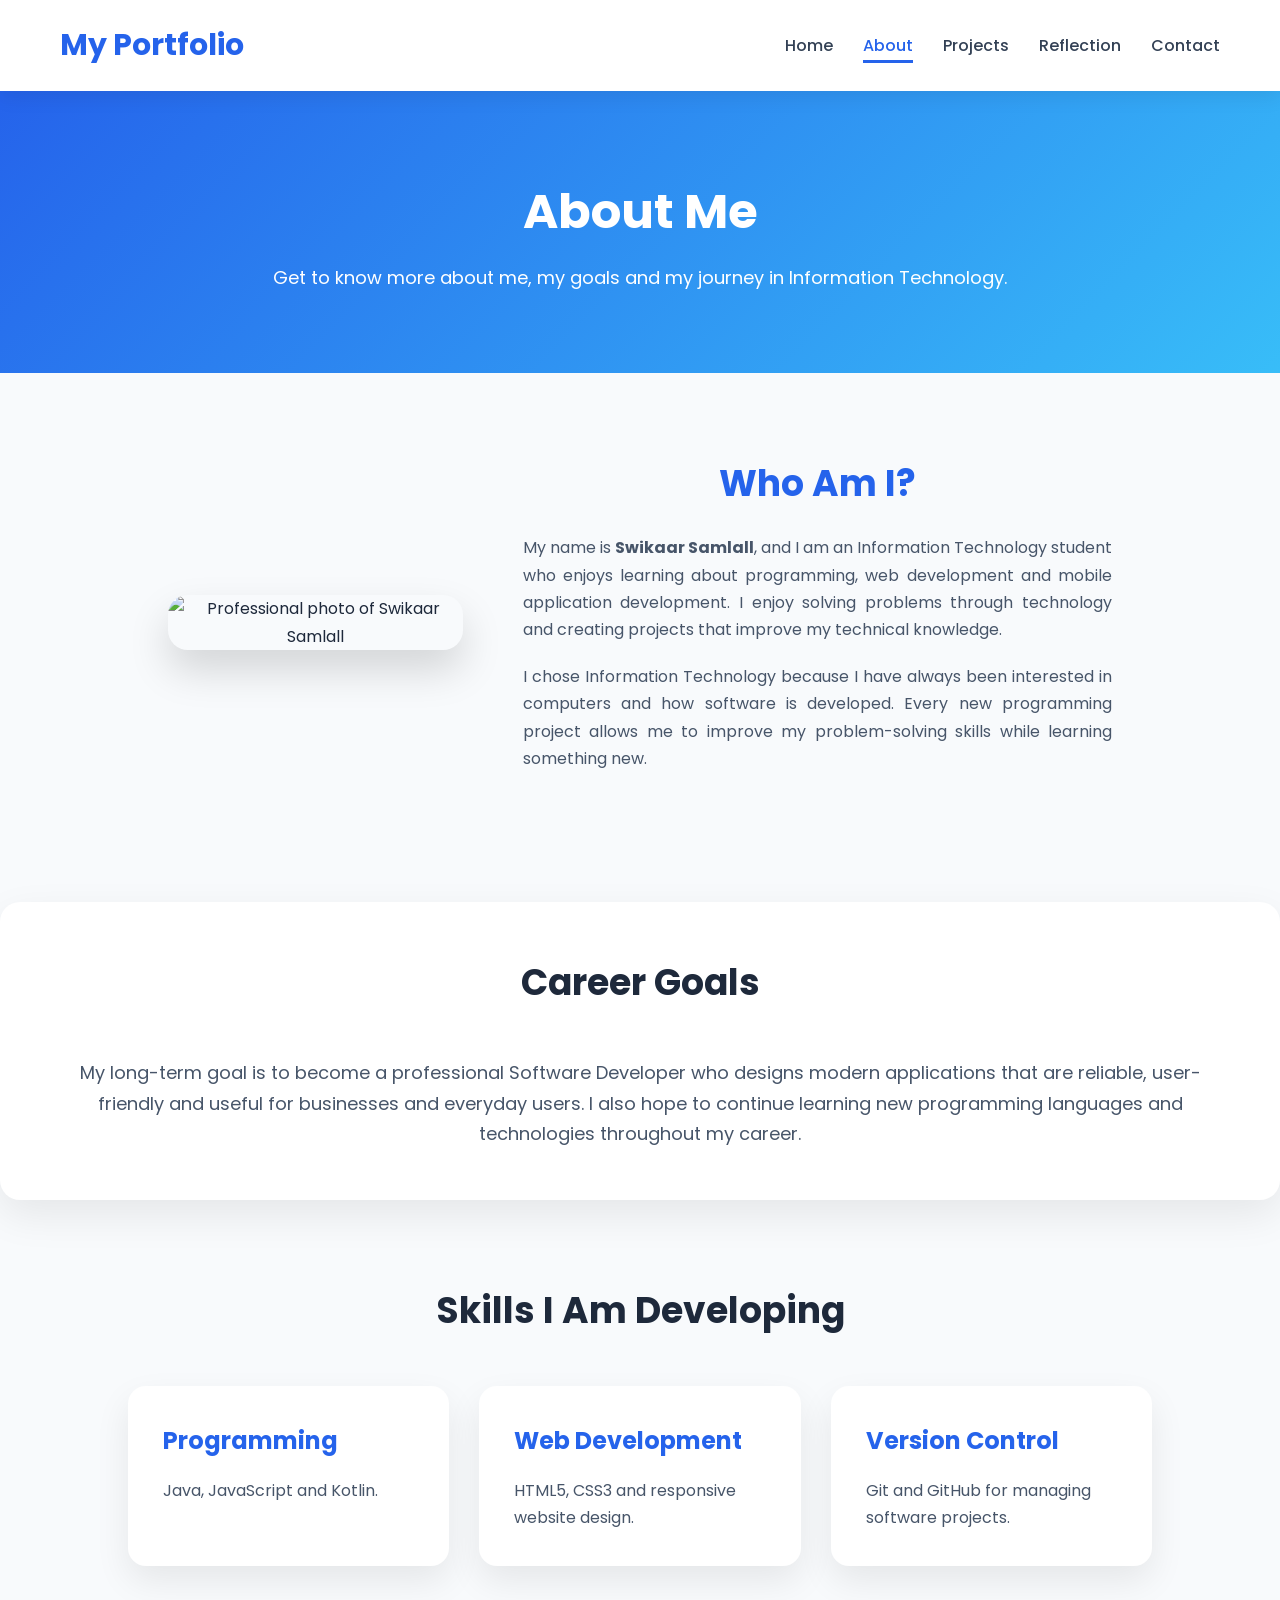
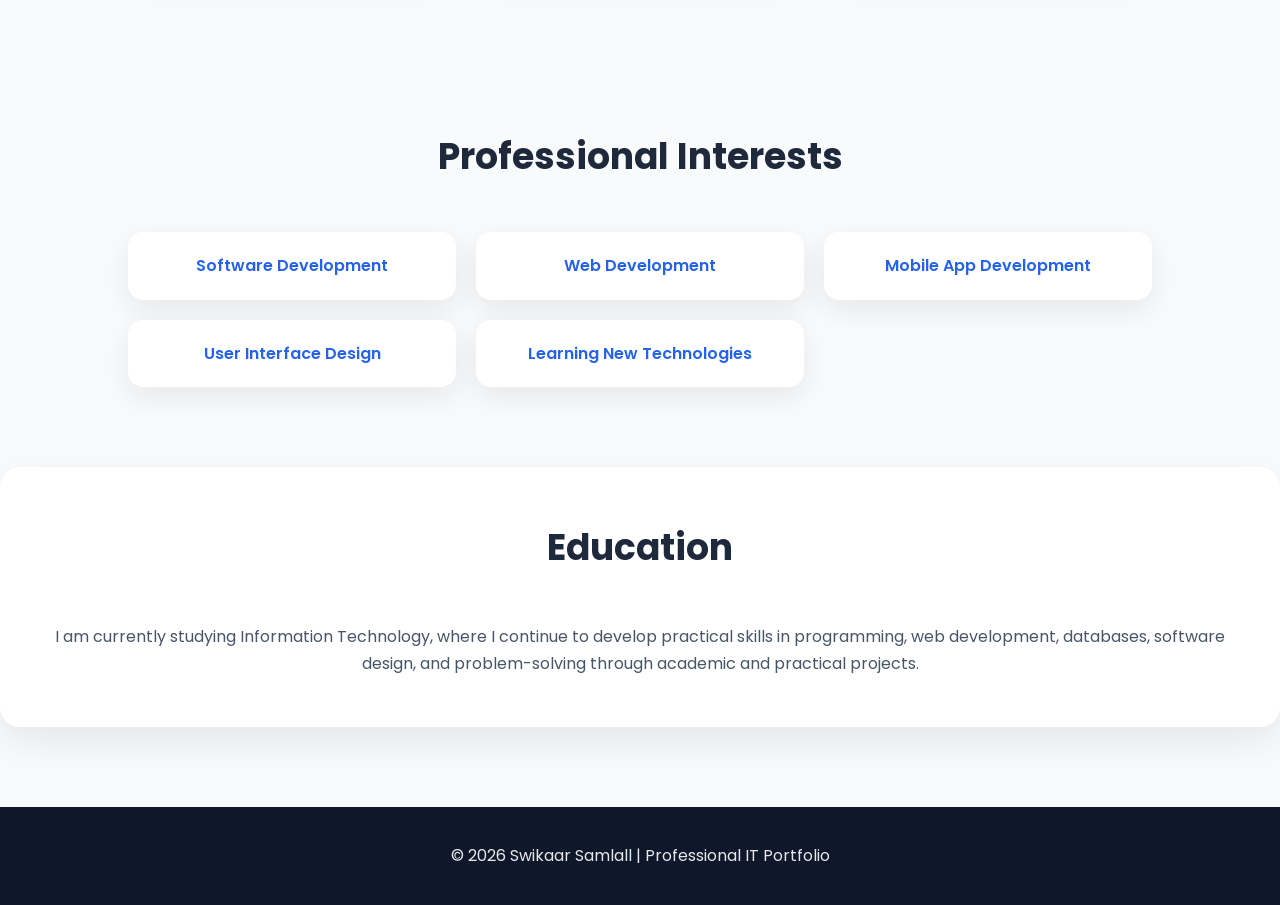
==== about.html @ b85e53d7 "initial commit" ====
<!DOCTYPE html>
<html lang="en">

<head>
    <meta charset="UTF-8">
    <meta name="viewport" content="width=device-width, initial-scale=1.0">

    <title>About Me | Swikaar Samlall</title>

    <meta name="description"
        content="Learn more about Swikaar Samlall, an Information Technology student and aspiring software developer.">

    <link rel="stylesheet" href="css/style.css">
</head>

<body>

    <!-- Navigation -->
    <header>

        <nav>

            <h2 class="logo">My Portfolio</h2>

            <ul>

                <li><a href="index.html">Home</a></li>

                <li><a href="about.html" class="active">About</a></li>

                <li><a href="projects.html">Projects</a></li>

                <li><a href="reflection.html">Reflection</a></li>

                <li><a href="contact.html">Contact</a></li>

            </ul>

        </nav>

    </header>

    <!-- About Section -->

    <section class="page-header">

        <h1>About Me</h1>

        <p>Get to know more about me, my goals and my journey in Information Technology.</p>

    </section>

    <section class="about-container">

        <div class="about-image">

            <img src="images/profile.jpg"
                alt="Professional photo of Swikaar Samlall">

        </div>

        <div class="about-text">

            <h2>Who Am I?</h2>

            <p>

                My name is <strong>Swikaar Samlall</strong>, and I am an Information Technology
                student who enjoys learning about programming, web development and mobile
                application development. I enjoy solving problems through technology and
                creating projects that improve my technical knowledge.

            </p>

            <p>

                I chose Information Technology because I have always been interested in
                computers and how software is developed. Every new programming project
                allows me to improve my problem-solving skills while learning something
                new.

            </p>

        </div>

    </section>

    <!-- Career Goals -->

    <section class="career-goals">

        <h2>Career Goals</h2>

        <p>

            My long-term goal is to become a professional Software Developer who designs
            modern applications that are reliable, user-friendly and useful for businesses
            and everyday users. I also hope to continue learning new programming languages
            and technologies throughout my career.

        </p>

    </section>

    <!-- Current Skills -->

    <section class="skills-section">

        <h2>Skills I Am Developing</h2>

        <div class="cards">

            <div class="card">

                <h3>Programming</h3>

                <p>
                    Java, JavaScript and Kotlin.
                </p>

            </div>

            <div class="card">

                <h3>Web Development</h3>

                <p>
                    HTML5, CSS3 and responsive website design.
                </p>

            </div>

            <div class="card">

                <h3>Version Control</h3>

                <p>
                    Git and GitHub for managing software projects.
                </p>

            </div>

        </div>

    </section>

    <!-- Interests -->

    <section class="interests">

        <h2>Professional Interests</h2>

        <ul>

            <li>Software Development</li>

            <li>Web Development</li>

            <li>Mobile App Development</li>

            <li>User Interface Design</li>

            <li>Learning New Technologies</li>

        </ul>

    </section>

    <!-- Education -->

    <section class="education">

        <h2>Education</h2>

        <p>

            I am currently studying Information Technology, where I continue to develop
            practical skills in programming, web development, databases, software design,
            and problem-solving through academic and practical projects.

        </p>

    </section>

    <!-- Footer -->

    <footer>

        <p>

            © 2026 Swikaar Samlall | Professional IT Portfolio

        </p>

    </footer>

    <script src="js/script.js"></script>

</body>

</html>
---- css/style.css ----
/* ============================================
   PROFESSIONAL PORTFOLIO
   Author: Swikaar Samlall
============================================= */

/* Google Font */
@import url('https://fonts.googleapis.com/css2?family=Poppins:wght@300;400;500;600;700;800&display=swap');

/* Reset */

*{
    margin:0;
    padding:0;
    box-sizing:border-box;
}

html{
    scroll-behavior:smooth;
}

body{

    font-family:'Poppins',sans-serif;

    background:#f8fafc;

    color:#1e293b;

    line-height:1.7;

}

/* =============================
        Navigation
============================= */

header{

    position:sticky;

    top:0;

    z-index:1000;

    background:white;

    box-shadow:0 5px 20px rgba(0,0,0,.08);

}

nav{

    max-width:1200px;

    margin:auto;

    display:flex;

    justify-content:space-between;

    align-items:center;

    padding:20px;

}

.logo{

    font-size:30px;

    font-weight:700;

    color:#2563eb;

}

nav ul{

    display:flex;

    list-style:none;

}

nav ul li{

    margin-left:30px;

}

nav ul li a{

    text-decoration:none;

    color:#334155;

    font-weight:500;

    transition:.3s;

    position:relative;

}

nav ul li a:hover{

    color:#2563eb;

}

nav ul li a::after{

    content:'';

    width:0;

    height:3px;

    background:#2563eb;

    position:absolute;

    left:0;

    bottom:-6px;

    transition:.3s;

}

nav ul li a:hover::after{

    width:100%;

}

.active{

    color:#2563eb;

}

.active::after{

    width:100%;

}

/* =============================
        HERO
============================= */

.hero{

    min-height:90vh;

    display:flex;

    justify-content:space-between;

    align-items:center;

    max-width:1200px;

    margin:auto;

    padding:70px 20px;

}

.hero-text{

    flex:1;

}

.hero-text h1{

    font-size:60px;

    font-weight:800;

    color:#1e293b;

    margin-bottom:20px;

}

.hero-text span{

    color:#2563eb;

}

.hero-text p{

    font-size:18px;

    color:#475569;

    margin-bottom:35px;

}

.hero-image{

    flex:1;

    text-align:center;

}

.hero-image img{

    width:380px;

    height:380px;

    object-fit:cover;

    border-radius:50%;

    border:10px solid white;

    box-shadow:0 20px 50px rgba(37,99,235,.25);

}

/* =============================
        Buttons
============================= */

.button{

    display:inline-block;

    padding:15px 35px;

    border-radius:50px;

    text-decoration:none;

    background:#2563eb;

    color:white;

    font-weight:600;

    transition:.3s;

}

.button:hover{

    background:#1d4ed8;

    transform:translateY(-4px);

    box-shadow:0 12px 25px rgba(37,99,235,.35);

}

/* =============================
      Page Headers
============================= */

.page-header{

    background:linear-gradient(135deg,#2563eb,#38bdf8);

    color:white;

    text-align:center;

    padding:80px 20px;

}

.page-header h1{

    font-size:48px;

    margin-bottom:10px;

}

.page-header p{

    font-size:18px;

}

/* =============================
        Sections
============================= */

section{

    padding:80px 10%;

}

section h2{

    text-align:center;

    margin-bottom:45px;

    color:#1e293b;

    font-size:36px;

}

/* =============================
       Cards
============================= */

.cards{

    display:grid;

    grid-template-columns:repeat(auto-fit,minmax(280px,1fr));

    gap:30px;

}

.card{

    background:white;

    padding:35px;

    border-radius:18px;

    box-shadow:0 15px 35px rgba(0,0,0,.08);

    transition:.4s;

}

.card:hover{

    transform:translateY(-10px);

    box-shadow:0 25px 50px rgba(0,0,0,.15);

}

.card h3{

    color:#2563eb;

    margin-bottom:15px;

    font-size:24px;

}

.card p{

    color:#475569;

}

/* =============================
       Skills
============================= */

.skills ul{

    display:flex;

    justify-content:center;

    flex-wrap:wrap;

    gap:20px;

    list-style:none;

}

.skills li{

    background:white;

    color:#2563eb;

    padding:15px 25px;

    border-radius:40px;

    font-weight:600;

    box-shadow:0 10px 25px rgba(0,0,0,.08);

    transition:.3s;

}

.skills li:hover{

    background:#2563eb;

    color:white;

    transform:translateY(-5px);

}
/* ============================================
   ABOUT PAGE
============================================= */

.about-container{

    max-width:1200px;

    margin:auto;

    display:grid;

    grid-template-columns:1fr 2fr;

    gap:60px;

    align-items:center;

}

.about-image{

    text-align:center;

}

.about-image img{

    width:100%;

    max-width:340px;

    border-radius:20px;

    box-shadow:0 20px 40px rgba(0,0,0,.15);

    transition:.4s;

}

.about-image img:hover{

    transform:scale(1.03);

}

.about-text h2{

    font-size:36px;

    margin-bottom:20px;

    color:#2563eb;

}

.about-text p{

    margin-bottom:20px;

    color:#475569;

    text-align:justify;

}

/* ============================================
   CAREER GOALS
============================================= */

.career-goals{

    background:white;

    border-radius:20px;

    padding:50px;

    margin-top:30px;

    box-shadow:0 15px 40px rgba(0,0,0,.08);

}

.career-goals p{

    text-align:center;

    color:#475569;

    font-size:18px;

}

/* ============================================
   EDUCATION
============================================= */

.education{

    background:white;

    border-radius:20px;

    padding:50px;

    box-shadow:0 15px 40px rgba(0,0,0,.08);

}

.education p{

    text-align:center;

    color:#475569;

}

/* ============================================
   INTERESTS
============================================= */

.interests ul{

    display:grid;

    grid-template-columns:repeat(auto-fit,minmax(250px,1fr));

    gap:20px;

    list-style:none;

}

.interests li{

    background:white;

    padding:20px;

    text-align:center;

    border-radius:15px;

    font-weight:600;

    color:#2563eb;

    box-shadow:0 10px 30px rgba(0,0,0,.08);

    transition:.3s;

}

.interests li:hover{

    background:#2563eb;

    color:white;

    transform:translateY(-8px);

}

/* ============================================
   PROJECTS
============================================= */

.projects{

    display:grid;

    grid-template-columns:repeat(auto-fit,minmax(340px,1fr));

    gap:35px;

}

.project-card{

    background:white;

    border-radius:20px;

    overflow:hidden;

    box-shadow:0 20px 45px rgba(0,0,0,.08);

    transition:.4s;

}

.project-card:hover{

    transform:translateY(-12px);

    box-shadow:0 25px 55px rgba(0,0,0,.18);

}

.project-card img{

    width:100%;

    height:220px;

    object-fit:cover;

    transition:.4s;

}

.project-card:hover img{

    transform:scale(1.05);

}

.project-card h2{

    font-size:28px;

    padding:25px 25px 10px;

    color:#1e293b;

}

.project-card h3{

    color:#2563eb;

    padding:0 25px;

    margin-top:20px;

}

.project-card p{

    padding:0 25px;

    color:#475569;

}

.project-card ul{

    padding:15px 45px;

    color:#475569;

}

.project-card .button{

    margin:25px;

}

/* ============================================
   REFLECTION
============================================= */

.reflection{

    background:white;

    padding:60px;

    border-radius:20px;

    box-shadow:0 20px 45px rgba(0,0,0,.08);

}

.reflection h2{

    margin-bottom:30px;

}

.reflection p{

    margin-bottom:25px;

    text-align:justify;

    color:#475569;

}

/* ============================================
   SIMPLE FADE ANIMATION
============================================= */

.card,
.project-card,
.about-image img{

    animation:fadeUp .8s ease;

}

@keyframes fadeUp{

    from{

        opacity:0;

        transform:translateY(30px);

    }

    to{

        opacity:1;

        transform:translateY(0);

    }

}

/* ============================================
   CONTACT PAGE
============================================= */

.contact-container{

    max-width:1200px;

    margin:auto;

    display:grid;

    grid-template-columns:1fr 1.5fr;

    gap:40px;

    align-items:start;

}

.contact-info{

    background:white;

    padding:40px;

    border-radius:20px;

    box-shadow:0 15px 35px rgba(0,0,0,.08);

}

.contact-info h2{

    margin-bottom:25px;

    color:#2563eb;

}

.contact-info p{

    margin-bottom:20px;

    color:#475569;

}

.contact-info a{

    color:#2563eb;

    text-decoration:none;

    font-weight:600;

}

.contact-info a:hover{

    text-decoration:underline;

}

.contact-form{

    background:white;

    padding:40px;

    border-radius:20px;

    box-shadow:0 15px 35px rgba(0,0,0,.08);

}

.contact-form h2{

    margin-bottom:25px;

    color:#2563eb;

}

.contact-form label{

    display:block;

    margin-top:18px;

    margin-bottom:8px;

    font-weight:600;

}

.contact-form input,
.contact-form textarea{

    width:100%;

    padding:15px;

    border:1px solid #dbe4ee;

    border-radius:12px;

    outline:none;

    font-size:16px;

    transition:.3s;

    font-family:'Poppins',sans-serif;

}

.contact-form input:focus,
.contact-form textarea:focus{

    border-color:#2563eb;

    box-shadow:0 0 12px rgba(37,99,235,.20);

}

.contact-form textarea{

    resize:vertical;

}

.contact-form button{

    margin-top:25px;

    border:none;

    cursor:pointer;

}

/* ============================================
   FOOTER
============================================= */

footer{

    background:#0f172a;

    color:white;

    text-align:center;

    padding:35px 20px;

    margin-top:80px;

}

footer p{

    opacity:.9;

}

/* ============================================
   RESPONSIVE DESIGN
============================================= */

@media(max-width:992px){

    .hero{

        flex-direction:column-reverse;

        text-align:center;

    }

    .hero-text{

        margin-top:40px;

    }

    .hero-text h1{

        font-size:48px;

    }

    .about-container{

        grid-template-columns:1fr;

        text-align:center;

    }

    .about-text h2{

        text-align:center;

    }

    .contact-container{

        grid-template-columns:1fr;

    }

}

@media(max-width:768px){

    nav{

        flex-direction:column;

    }

    nav ul{

        margin-top:20px;

        flex-wrap:wrap;

        justify-content:center;

        gap:15px;

    }

    nav ul li{

        margin:0;

    }

    .hero{

        padding:50px 20px;

    }

    .hero-text h1{

        font-size:38px;

    }

    .hero-image img{

        width:260px;

        height:260px;

    }

    .page-header h1{

        font-size:36px;

    }

    section{

        padding:60px 25px;

    }

}

@media(max-width:480px){

    .hero-text h1{

        font-size:30px;

    }

    .hero-text p{

        font-size:16px;

    }

    .button{

        display:block;

        width:100%;

        text-align:center;

    }

    .page-header{

        padding:60px 20px;

    }

    .page-header h1{

        font-size:30px;

    }

}

/* ==========================
   COLLAPSIBLE SKILLS
========================== */

.skills-text{

    text-align:center;

    margin-bottom:30px;

    color:#64748b;

}

.skill-box{

    max-width:700px;

    margin:20px auto;

    background:white;

    border-radius:15px;

    overflow:hidden;

    box-shadow:0 8px 20px rgba(0,0,0,.08);

}

.skill-btn{

    width:100%;

    padding:18px;

    background:#2563eb;

    color:white;

    border:none;

    cursor:pointer;

    text-align:center;

    font-size:18px;

    font-weight:600;

    transition:.3s;

}

.skill-btn:hover{

    background:#1d4ed8;

}

.skill-content{

    display:none;

    padding:20px;

    background:#f8fafc;

    animation:fadeUp .4s ease;

}

.skill-content p{

    margin-bottom:10px;

}
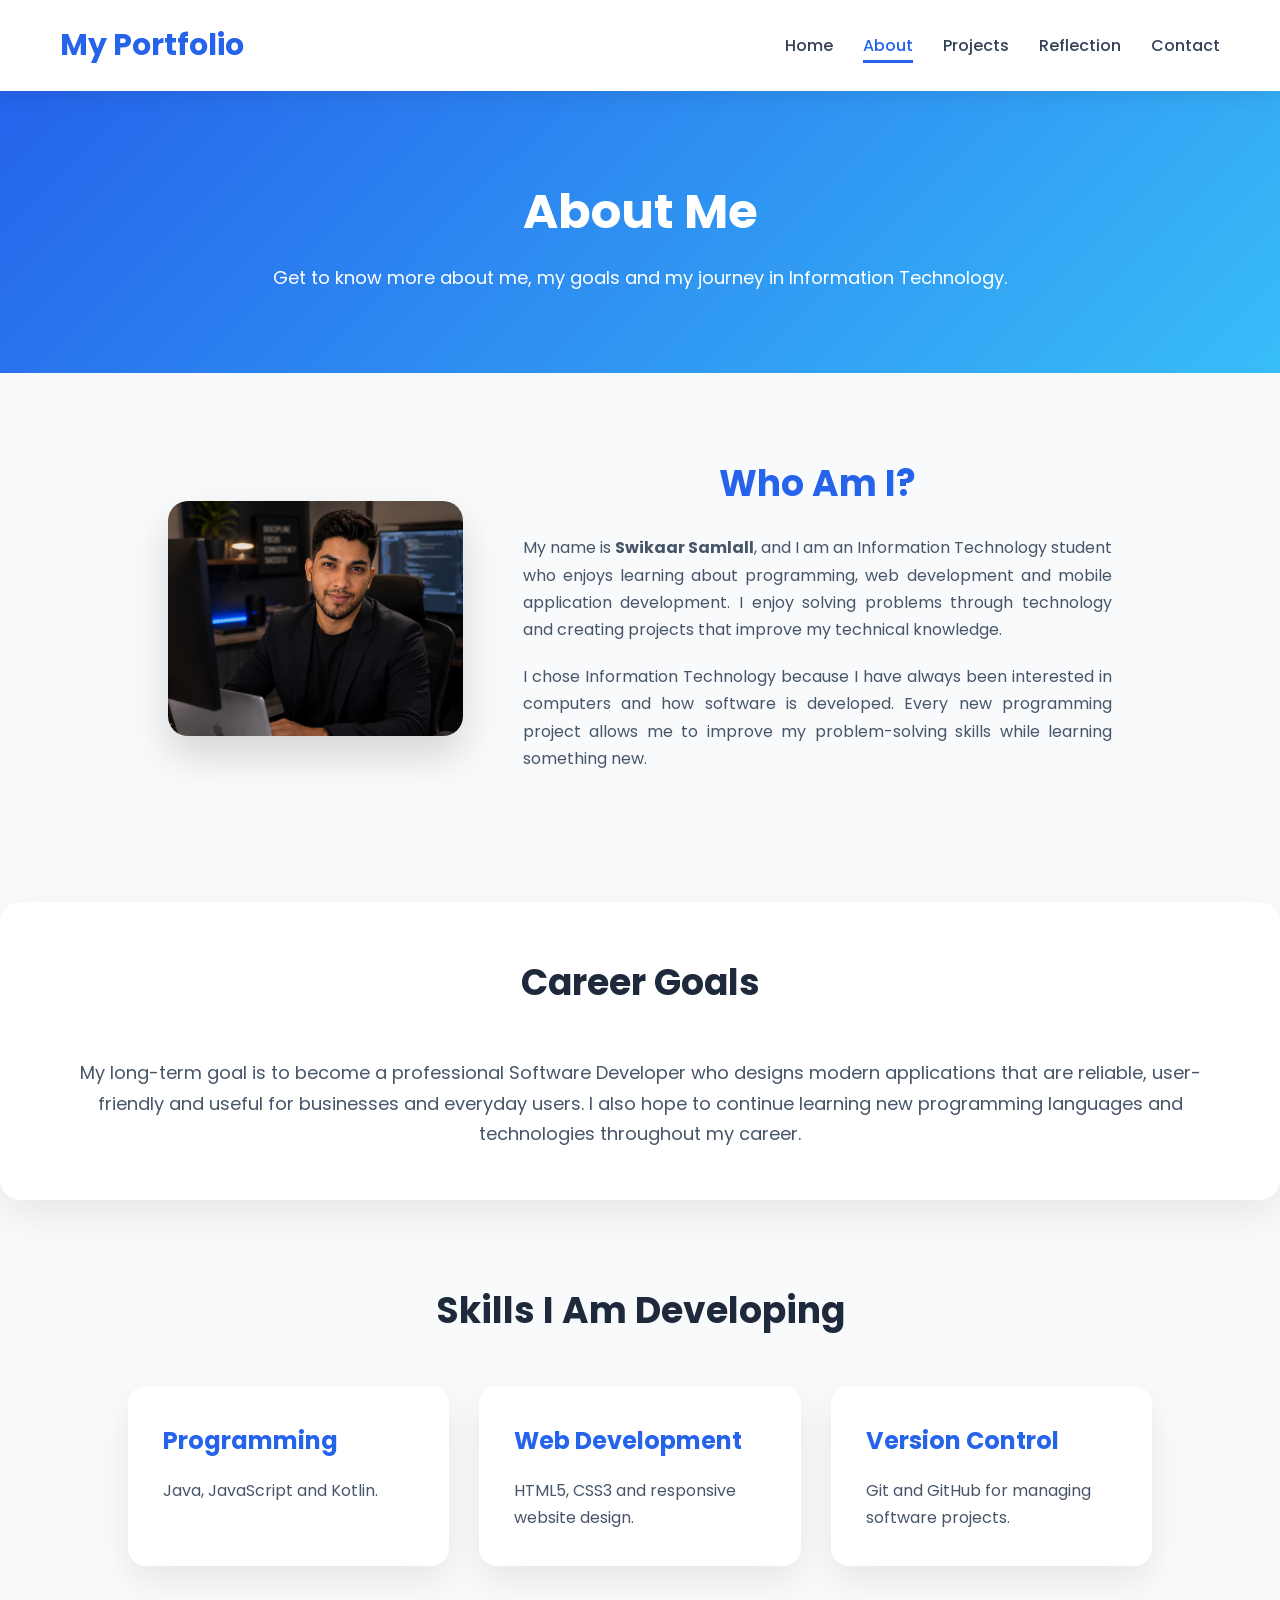
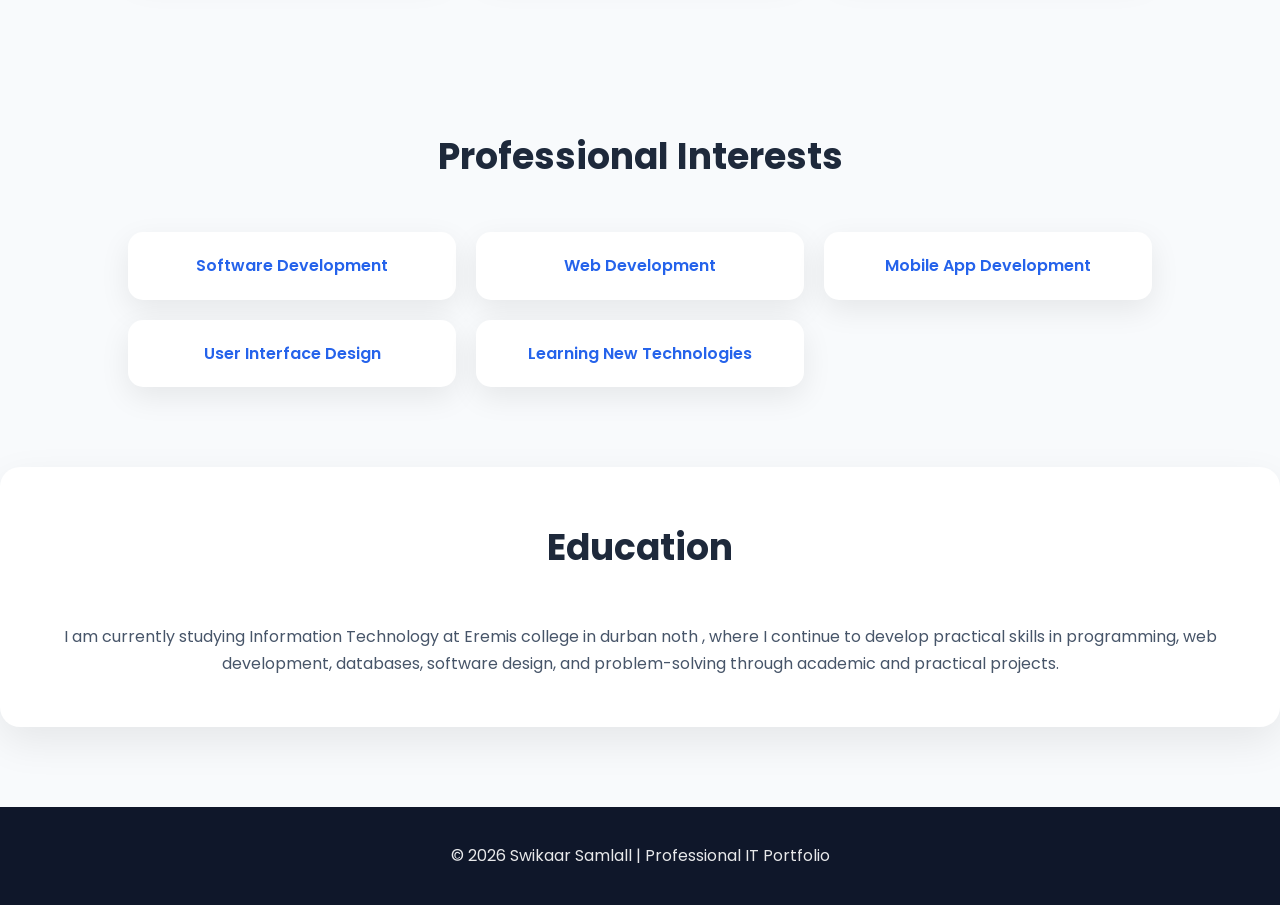
==== commit 1ae548b0: "adde image and updating the code" ====
--- a/about.html
+++ b/about.html
@@ -54,7 +54,7 @@
 
         <div class="about-image">
 
-            <img src="images/profile.jpg"
+            <img src="_image/about.png"
                 alt="Professional photo of Swikaar Samlall">
 
         </div>
@@ -174,7 +174,7 @@
 
         <p>
 
-            I am currently studying Information Technology, where I continue to develop
+            I am currently studying Information Technology at Eremis college in durban noth , where I continue to develop
             practical skills in programming, web development, databases, software design,
             and problem-solving through academic and practical projects.
 
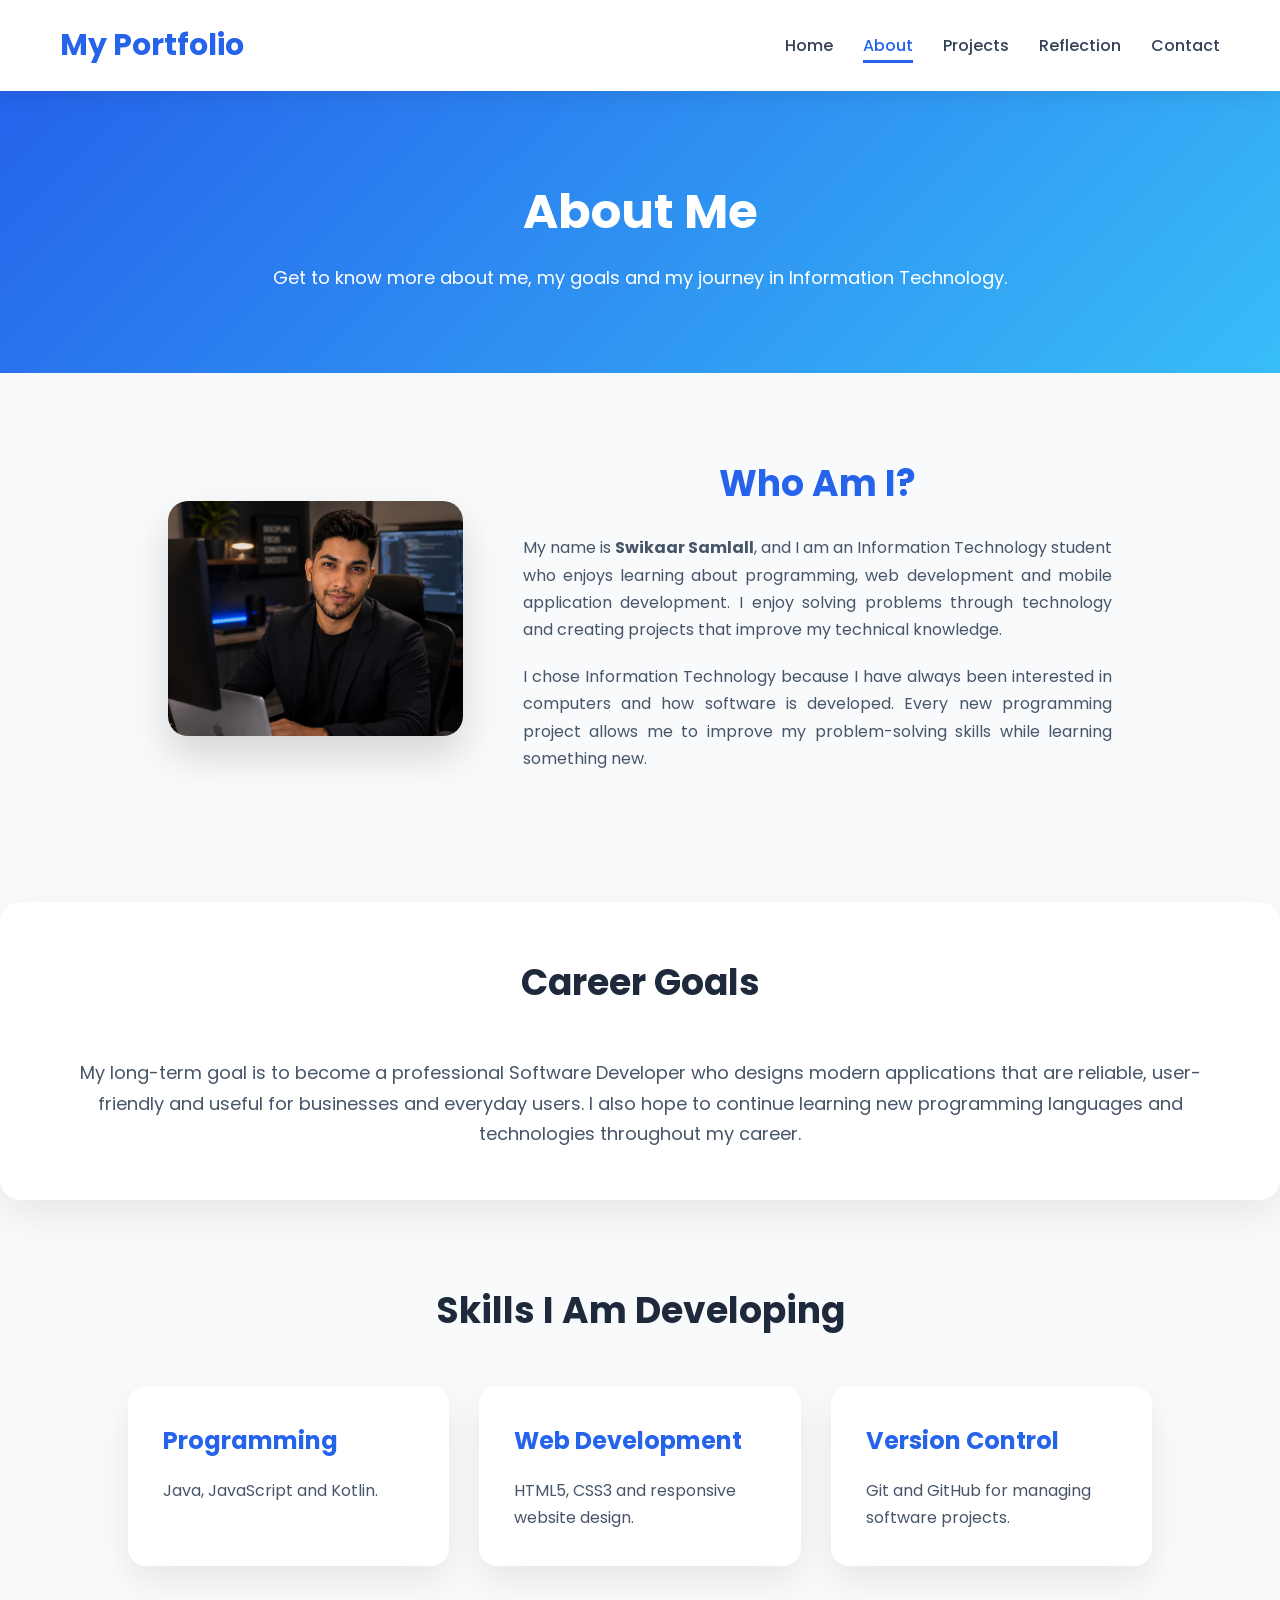
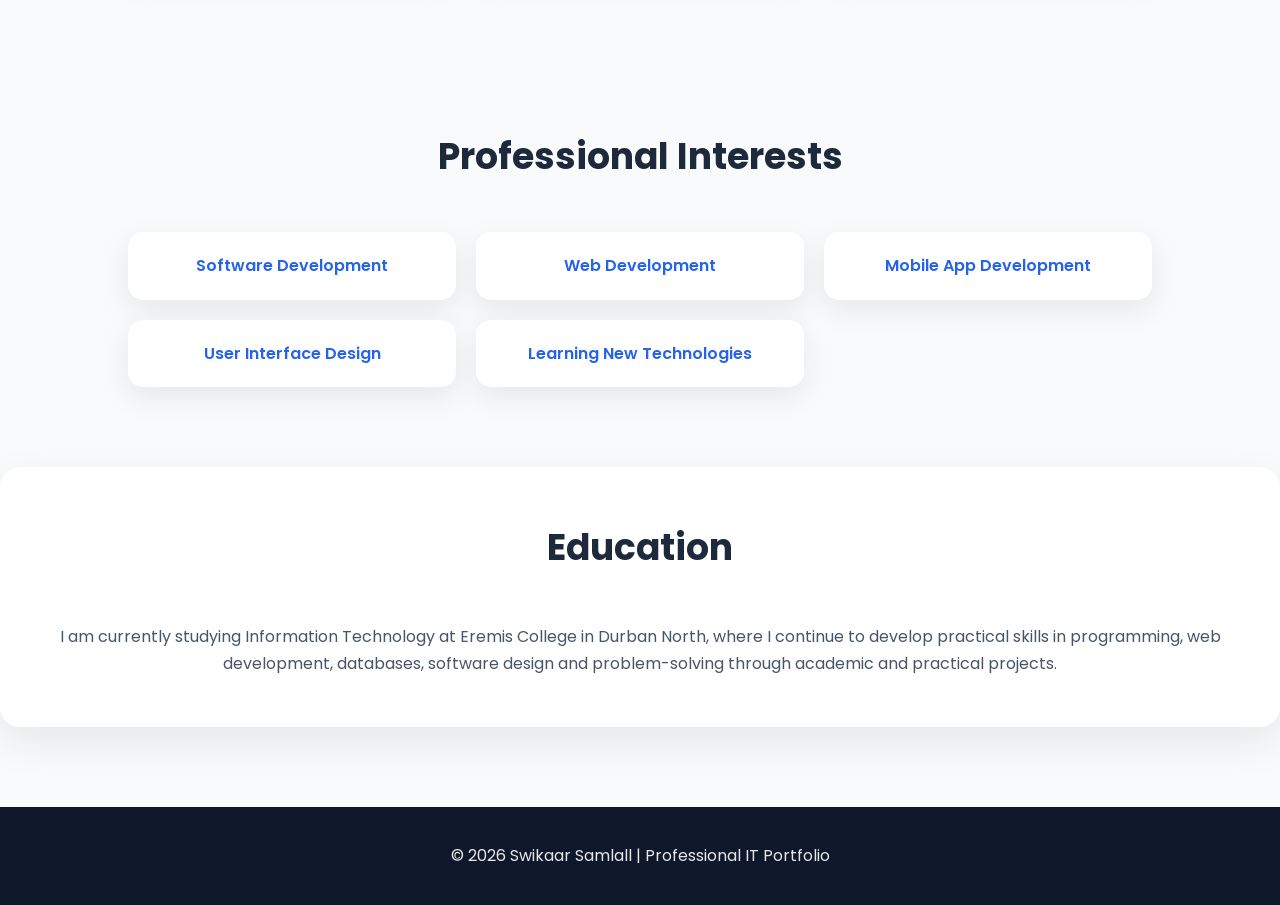
==== commit de2069cd: "code attributes and comments to the whole code" ====
--- a/about.html
+++ b/about.html
@@ -1,37 +1,74 @@
+<!-- Code Attribution: -->
+<!-- Title: HTML Document Structure -->
+<!-- Author: W3Schools -->
+<!-- Date: 13 September 2026 -->
+<!-- Version: 1 -->
+<!-- Availability: https://www.w3schools.com/html/html_intro.asp -->
+
 <!DOCTYPE html>
 <html lang="en">
 
 <head>
+
+    <!-- setting utf-8 character encoding -->
     <meta charset="UTF-8">
+
+    <!-- device viewport scale configuration -->
     <meta name="viewport" content="width=device-width, initial-scale=1.0">
 
+    <!-- webpage title tag -->
     <title>About Me | Swikaar Samlall</title>
 
+    <!-- search engine content description -->
     <meta name="description"
         content="Learn more about Swikaar Samlall, an Information Technology student and aspiring software developer.">
 
+    <!-- Code Attribution: -->
+    <!-- Title: HTML External Stylesheets -->
+    <!-- Author: W3Schools -->
+    <!-- Date: 13 September 2026 -->
+    <!-- Version: 1 -->
+    <!-- Availability: https://www.w3schools.com/html/html_css.asp -->
+
+    <!-- stylesheet import link -->
     <link rel="stylesheet" href="css/style.css">
+
 </head>
 
 <body>
 
-    <!-- Navigation -->
+    <!-- Code Attribution: -->
+    <!-- Title: HTML Navigation Bar -->
+    <!-- Author: W3Schools -->
+    <!-- Date: 13 September 2026 -->
+    <!-- Version: 1 -->
+    <!-- Availability: https://www.w3schools.com/howto/howto_css_topnav.asp -->
+
+    <!-- navigation container header -->
     <header>
 
+        <!-- main navbar block -->
         <nav>
 
+            <!-- logo header -->
             <h2 class="logo">My Portfolio</h2>
 
+            <!-- links to pages -->
             <ul>
 
+                <!-- link home -->
                 <li><a href="index.html">Home</a></li>
 
+                <!-- active link about -->
                 <li><a href="about.html" class="active">About</a></li>
 
+                <!-- link projects -->
                 <li><a href="projects.html">Projects</a></li>
 
+                <!-- link reflection -->
                 <li><a href="reflection.html">Reflection</a></li>
 
+                <!-- link contact -->
                 <li><a href="contact.html">Contact</a></li>
 
             </ul>
@@ -40,29 +77,43 @@
 
     </header>
 
-    <!-- About Section -->
-
+    <!-- about header title banner -->
     <section class="page-header">
 
+        <!-- main about page header -->
         <h1>About Me</h1>
 
+        <!-- intro tagline -->
         <p>Get to know more about me, my goals and my journey in Information Technology.</p>
 
     </section>
 
+    <!-- Code Attribution: -->
+    <!-- Title: How To Create an About Page / Layout -->
+    <!-- Author: W3Schools -->
+    <!-- Date: 13 September 2026 -->
+    <!-- Version: 1 -->
+    <!-- Availability: https://www.w3schools.com/howto/howto_css_about_page.asp -->
+
+    <!-- container for image and intro text block -->
     <section class="about-container">
 
+        <!-- photo container -->
         <div class="about-image">
 
+            <!-- display headshot photograph -->
             <img src="_image/about.png"
                 alt="Professional photo of Swikaar Samlall">
 
         </div>
 
+        <!-- biography text box -->
         <div class="about-text">
 
+            <!-- section header text -->
             <h2>Who Am I?</h2>
 
+            <!-- introductory bio details -->
             <p>
 
                 My name is <strong>Swikaar Samlall</strong>, and I am an Information Technology
@@ -72,6 +123,7 @@
 
             </p>
 
+            <!-- paragraph explaining motivation for studying IT -->
             <p>
 
                 I chose Information Technology because I have always been interested in
@@ -85,12 +137,13 @@
 
     </section>
 
-    <!-- Career Goals -->
-
+    <!-- long-term objective goals section -->
     <section class="career-goals">
 
+        <!-- section header -->
         <h2>Career Goals</h2>
 
+        <!-- goal description paragraph -->
         <p>
 
             My long-term goal is to become a professional Software Developer who designs
@@ -102,38 +155,55 @@
 
     </section>
 
-    <!-- Current Skills -->
-
+    <!-- Code Attribution: -->
+    <!-- Title: How To Create a Card Layout -->
+    <!-- Author: W3Schools -->
+    <!-- Date: 13 September 2026 -->
+    <!-- Version: 1 -->
+    <!-- Availability: https://www.w3schools.com/howto/howto_css_cards.asp -->
+
+    <!-- summary of ongoing skill development -->
     <section class="skills-section">
 
+        <!-- main header tag -->
         <h2>Skills I Am Developing</h2>
 
+        <!-- three card grid -->
         <div class="cards">
 
+            <!-- programming languages card -->
             <div class="card">
 
+                <!-- heading title -->
                 <h3>Programming</h3>
 
+                <!-- language list text -->
                 <p>
                     Java, JavaScript and Kotlin.
                 </p>
 
             </div>
 
+            <!-- web technology card -->
             <div class="card">
 
+                <!-- heading title -->
                 <h3>Web Development</h3>
 
+                <!-- web stack list text -->
                 <p>
                     HTML5, CSS3 and responsive website design.
                 </p>
 
             </div>
 
+            <!-- git versioning card -->
             <div class="card">
 
+                <!-- heading title -->
                 <h3>Version Control</h3>
 
+                <!-- tool list text -->
                 <p>
                     Git and GitHub for managing software projects.
                 </p>
@@ -144,48 +214,68 @@
 
     </section>
 
-    <!-- Interests -->
-
+    <!-- Code Attribution: -->
+    <!-- Title: HTML Unordered Lists -->
+    <!-- Author: W3Schools -->
+    <!-- Date: 13 September 2026 -->
+    <!-- Version: 1 -->
+    <!-- Availability: https://www.w3schools.com/html/html_lists_unordered.asp -->
+
+    <!-- area showing professional interests -->
     <section class="interests">
 
+        <!-- header section -->
         <h2>Professional Interests</h2>
 
+        <!-- list of main interest areas -->
         <ul>
 
+            <!-- interest 1 -->
             <li>Software Development</li>
 
+            <!-- interest 2 -->
             <li>Web Development</li>
 
+            <!-- interest 3 -->
             <li>Mobile App Development</li>
 
+            <!-- interest 4 -->
             <li>User Interface Design</li>
 
+            <!-- interest 5 -->
             <li>Learning New Technologies</li>
 
         </ul>
 
     </section>
 
-    <!-- Education -->
-
+    <!-- academic history section -->
     <section class="education">
 
+        <!-- section header -->
         <h2>Education</h2>
 
+        <!-- campus study details -->
         <p>
 
-            I am currently studying Information Technology at Eremis college in durban noth , where I continue to develop
-            practical skills in programming, web development, databases, software design,
-            and problem-solving through academic and practical projects.
-
+         I am currently studying Information Technology at Eremis College in Durban North, 
+         where I continue to develop practical skills in programming, web development, databases, software design
+         and problem-solving through academic and practical projects.
         </p>
 
     </section>
 
-    <!-- Footer -->
-
+    <!-- Code Attribution: -->
+    <!-- Title: HTML Semantic Elements -->
+    <!-- Author: W3Schools -->
+    <!-- Date: 13 September 2026 -->
+    <!-- Version: 1 -->
+    <!-- Availability: https://www.w3schools.com/html/html5_semantic_elements.asp -->
+
+    <!-- site footer block -->
     <footer>
 
+        <!-- copyright message -->
         <p>
 
             © 2026 Swikaar Samlall | Professional IT Portfolio
@@ -194,6 +284,7 @@
 
     </footer>
 
+    <!-- link script JS file -->
     <script src="js/script.js"></script>
 
 </body>
--- a/css/style.css
+++ b/css/style.css
@@ -1,23 +1,33 @@
-/* ============================================
-   PROFESSIONAL PORTFOLIO
-   Author: Swikaar Samlall
-============================================= */
-
-/* Google Font */
+/* Code Attribution: */
+/* Title: CSS Fonts */
+/* Author: W3Schools */
+/* Date: 13 September 2026 */
+/* Version: 1 */
+/* Availability: https://www.w3schools.com/css/css_font.asp */
+
+/* importing google poppins font */
 @import url('https://fonts.googleapis.com/css2?family=Poppins:wght@300;400;500;600;700;800&display=swap');
 
-/* Reset */
-
+/* Code Attribution: */
+/* Title: CSS Reset & Box Sizing */
+/* Author: W3Schools */
+/* Date: 13 September 2026 */
+/* Version: 1 */
+/* Availability: https://www.w3schools.com/css/css_box_sizing.asp */
+
+/* zero out margins and paddings globally */
 *{
     margin:0;
     padding:0;
     box-sizing:border-box;
 }
 
+/* smooth scrolling for anchor links */
 html{
     scroll-behavior:smooth;
 }
 
+/* base body font, background color and typography settings */
 body{
 
     font-family:'Poppins',sans-serif;
@@ -30,10 +40,14 @@
 
 }
 
-/* =============================
-        Navigation
-============================= */
-
+/* Code Attribution: */
+/* Title: How To Create a Sticky Header / Navigation Bar */
+/* Author: W3Schools */
+/* Date: 13 September 2026 */
+/* Version: 1 */
+/* Availability: https://www.w3schools.com/howto/howto_js_navbar_sticky.asp */
+
+/* header wrapper pinned to top */
 header{
 
     position:sticky;
@@ -48,6 +62,7 @@
 
 }
 
+/* main navigation container layout */
 nav{
 
     max-width:1200px;
@@ -64,6 +79,7 @@
 
 }
 
+/* logo title styling */
 .logo{
 
     font-size:30px;
@@ -74,6 +90,7 @@
 
 }
 
+/* horizontal menu list */
 nav ul{
 
     display:flex;
@@ -82,12 +99,14 @@
 
 }
 
+/* spacing between navigation links */
 nav ul li{
 
     margin-left:30px;
 
 }
 
+/* navigation link text styling */
 nav ul li a{
 
     text-decoration:none;
@@ -102,12 +121,14 @@
 
 }
 
+/* navigation link hover color */
 nav ul li a:hover{
 
     color:#2563eb;
 
 }
 
+/* underline hover effect initial state */
 nav ul li a::after{
 
     content:'';
@@ -128,28 +149,35 @@
 
 }
 
+/* expand underline on link hover */
 nav ul li a:hover::after{
 
     width:100%;
 
 }
 
+/* active link state highlight */
 .active{
 
     color:#2563eb;
 
 }
 
+/* keep underline full on active link */
 .active::after{
 
     width:100%;
 
 }
 
-/* =============================
-        HERO
-============================= */
-
+/* Code Attribution: */
+/* Title: How To Create a Hero Image / Section */
+/* Author: W3Schools */
+/* Date: 13 September 2026 */
+/* Version: 1 */
+/* Availability: https://www.w3schools.com/howto/howto_css_hero_image.asp */
+
+/* hero banner layout container */
 .hero{
 
     min-height:90vh;
@@ -168,12 +196,14 @@
 
 }
 
+/* left column text wrapper */
 .hero-text{
 
     flex:1;
 
 }
 
+/* hero title sizing */
 .hero-text h1{
 
     font-size:60px;
@@ -186,12 +216,14 @@
 
 }
 
+/* brand color text accent */
 .hero-text span{
 
     color:#2563eb;
 
 }
 
+/* hero intro paragraph */
 .hero-text p{
 
     font-size:18px;
@@ -202,6 +234,7 @@
 
 }
 
+/* right column image container */
 .hero-image{
 
     flex:1;
@@ -210,6 +243,7 @@
 
 }
 
+/* circular hero profile photo styling */
 .hero-image img{
 
     width:380px;
@@ -226,10 +260,14 @@
 
 }
 
-/* =============================
-        Buttons
-============================= */
-
+/* Code Attribution: */
+/* Title: How To Create Call to Action Buttons */
+/* Author: W3Schools */
+/* Date: 13 September 2026 */
+/* Version: 1 */
+/* Availability: https://www.w3schools.com/css/css3_buttons.asp */
+
+/* rounded pill button base styles */
 .button{
 
     display:inline-block;
@@ -250,6 +288,7 @@
 
 }
 
+/* button hover lift and glow effect */
 .button:hover{
 
     background:#1d4ed8;
@@ -260,10 +299,14 @@
 
 }
 
-/* =============================
-      Page Headers
-============================= */
-
+/* Code Attribution: */
+/* Title: CSS Gradients */
+/* Author: W3Schools */
+/* Date: 13 September 2026 */
+/* Version: 1 */
+/* Availability: https://www.w3schools.com/css/css3_gradients.asp */
+
+/* header banner background gradient */
 .page-header{
 
     background:linear-gradient(135deg,#2563eb,#38bdf8);
@@ -276,6 +319,7 @@
 
 }
 
+/* banner main header text */
 .page-header h1{
 
     font-size:48px;
@@ -284,22 +328,21 @@
 
 }
 
+/* banner subtitle text */
 .page-header p{
 
     font-size:18px;
 
 }
 
-/* =============================
-        Sections
-============================= */
-
+/* general section spacing */
 section{
 
     padding:80px 10%;
 
 }
 
+/* section main headings */
 section h2{
 
     text-align:center;
@@ -312,10 +355,14 @@
 
 }
 
-/* =============================
-       Cards
-============================= */
-
+/* Code Attribution: */
+/* Title: How To Create a Card Layout */
+/* Author: W3Schools */
+/* Date: 13 September 2026 */
+/* Version: 1 */
+/* Availability: https://www.w3schools.com/howto/howto_css_cards.asp */
+
+/* responsive card grid wrapper */
 .cards{
 
     display:grid;
@@ -326,6 +373,7 @@
 
 }
 
+/* individual card styling */
 .card{
 
     background:white;
@@ -340,6 +388,7 @@
 
 }
 
+/* card hover animation lift */
 .card:hover{
 
     transform:translateY(-10px);
@@ -348,6 +397,7 @@
 
 }
 
+/* card title text color */
 .card h3{
 
     color:#2563eb;
@@ -358,16 +408,14 @@
 
 }
 
+/* card body text color */
 .card p{
 
     color:#475569;
 
 }
 
-/* =============================
-       Skills
-============================= */
-
+/* skill badges flex wrapper */
 .skills ul{
 
     display:flex;
@@ -382,6 +430,7 @@
 
 }
 
+/* skill pill tag styling */
 .skills li{
 
     background:white;
@@ -400,6 +449,7 @@
 
 }
 
+/* skill pill hover invert background */
 .skills li:hover{
 
     background:#2563eb;
@@ -409,10 +459,15 @@
     transform:translateY(-5px);
 
 }
-/* ============================================
-   ABOUT PAGE
-============================================= */
-
+
+/* Code Attribution: */
+/* Title: How To Create an About Page / Layout */
+/* Author: W3Schools */
+/* Date: 13 September 2026 */
+/* Version: 1 */
+/* Availability: https://www.w3schools.com/howto/howto_css_about_page.asp */
+
+/* about page two column layout */
 .about-container{
 
     max-width:1200px;
@@ -429,12 +484,14 @@
 
 }
 
+/* image alignment wrapper */
 .about-image{
 
     text-align:center;
 
 }
 
+/* about page featured picture */
 .about-image img{
 
     width:100%;
@@ -449,12 +506,14 @@
 
 }
 
+/* photo zoom on hover */
 .about-image img:hover{
 
     transform:scale(1.03);
 
 }
 
+/* about section header text */
 .about-text h2{
 
     font-size:36px;
@@ -465,6 +524,7 @@
 
 }
 
+/* paragraph text layout */
 .about-text p{
 
     margin-bottom:20px;
@@ -475,10 +535,7 @@
 
 }
 
-/* ============================================
-   CAREER GOALS
-============================================= */
-
+/* goals section block background */
 .career-goals{
 
     background:white;
@@ -493,6 +550,7 @@
 
 }
 
+/* goals section body text */
 .career-goals p{
 
     text-align:center;
@@ -503,10 +561,7 @@
 
 }
 
-/* ============================================
-   EDUCATION
-============================================= */
-
+/* education section block background */
 .education{
 
     background:white;
@@ -519,6 +574,7 @@
 
 }
 
+/* education section text centering */
 .education p{
 
     text-align:center;
@@ -527,10 +583,7 @@
 
 }
 
-/* ============================================
-   INTERESTS
-============================================= */
-
+/* interests section grid view */
 .interests ul{
 
     display:grid;
@@ -543,6 +596,7 @@
 
 }
 
+/* interest item box styling */
 .interests li{
 
     background:white;
@@ -563,6 +617,7 @@
 
 }
 
+/* interest box hover effect */
 .interests li:hover{
 
     background:#2563eb;
@@ -573,10 +628,14 @@
 
 }
 
-/* ============================================
-   PROJECTS
-============================================= */
-
+/* Code Attribution: */
+/* Title: How To Create a Portfolio Gallery Grid */
+/* Author: W3Schools */
+/* Date: 13 September 2026 */
+/* Version: 1 */
+/* Availability: https://www.w3schools.com/howto/howto_css_portfolio_gallery.asp */
+
+/* grid container for projects */
 .projects{
 
     display:grid;
@@ -587,6 +646,7 @@
 
 }
 
+/* project card layout wrapper */
 .project-card{
 
     background:white;
@@ -601,6 +661,7 @@
 
 }
 
+/* project card hover lift state */
 .project-card:hover{
 
     transform:translateY(-12px);
@@ -609,6 +670,7 @@
 
 }
 
+/* project preview thumbnail */
 .project-card img{
 
     width:100%;
@@ -621,12 +683,14 @@
 
 }
 
+/* thumbnail hover zoom effect */
 .project-card:hover img{
 
     transform:scale(1.05);
 
 }
 
+/* project title text */
 .project-card h2{
 
     font-size:28px;
@@ -637,6 +701,7 @@
 
 }
 
+/* project section subtitles */
 .project-card h3{
 
     color:#2563eb;
@@ -647,6 +712,7 @@
 
 }
 
+/* project card description text */
 .project-card p{
 
     padding:0 25px;
@@ -655,6 +721,7 @@
 
 }
 
+/* tech stack list spacing */
 .project-card ul{
 
     padding:15px 45px;
@@ -663,16 +730,14 @@
 
 }
 
+/* github button placement */
 .project-card .button{
 
     margin:25px;
 
 }
 
-/* ============================================
-   REFLECTION
-============================================= */
-
+/* reflection content container */
 .reflection{
 
     background:white;
@@ -685,12 +750,14 @@
 
 }
 
+/* reflection title heading margin */
 .reflection h2{
 
     margin-bottom:30px;
 
 }
 
+/* reflection paragraph layout */
 .reflection p{
 
     margin-bottom:25px;
@@ -701,10 +768,14 @@
 
 }
 
-/* ============================================
-   SIMPLE FADE ANIMATION
-============================================= */
-
+/* Code Attribution: */
+/* Title: CSS Animations & Keyframes */
+/* Author: W3Schools */
+/* Date: 13 September 2026 */
+/* Version: 1 */
+/* Availability: https://www.w3schools.com/css/css3_animations.asp */
+
+/* keyframe animation trigger target */
 .card,
 .project-card,
 .about-image img{
@@ -713,6 +784,7 @@
 
 }
 
+/* fade in up animation definition */
 @keyframes fadeUp{
 
     from{
@@ -733,10 +805,14 @@
 
 }
 
-/* ============================================
-   CONTACT PAGE
-============================================= */
-
+/* Code Attribution: */
+/* Title: How To Create a Contact Section / Layout */
+/* Author: W3Schools */
+/* Date: 13 September 2026 */
+/* Version: 1 */
+/* Availability: https://www.w3schools.com/howto/howto_css_contact_section.asp */
+
+/* contact page main grid container */
 .contact-container{
 
     max-width:1200px;
@@ -753,6 +829,7 @@
 
 }
 
+/* left column info card */
 .contact-info{
 
     background:white;
@@ -765,6 +842,7 @@
 
 }
 
+/* contact section title color */
 .contact-info h2{
 
     margin-bottom:25px;
@@ -773,6 +851,7 @@
 
 }
 
+/* contact item text spacing */
 .contact-info p{
 
     margin-bottom:20px;
@@ -781,6 +860,7 @@
 
 }
 
+/* contact profile hyperlink style */
 .contact-info a{
 
     color:#2563eb;
@@ -791,12 +871,21 @@
 
 }
 
+/* profile hyperlink hover underline */
 .contact-info a:hover{
 
     text-decoration:underline;
 
 }
 
+/* Code Attribution: */
+/* Title: How To Style Forms with CSS */
+/* Author: W3Schools */
+/* Date: 13 September 2026 */
+/* Version: 1 */
+/* Availability: https://www.w3schools.com/css/css_form.asp */
+
+/* right column contact form card */
 .contact-form{
 
     background:white;
@@ -809,6 +898,7 @@
 
 }
 
+/* form title styling */
 .contact-form h2{
 
     margin-bottom:25px;
@@ -817,6 +907,7 @@
 
 }
 
+/* field label alignment */
 .contact-form label{
 
     display:block;
@@ -829,6 +920,7 @@
 
 }
 
+/* form text input fields styling */
 .contact-form input,
 .contact-form textarea{
 
@@ -850,6 +942,7 @@
 
 }
 
+/* field focus blue outline state */
 .contact-form input:focus,
 .contact-form textarea:focus{
 
@@ -859,12 +952,14 @@
 
 }
 
+/* vertical text area sizing */
 .contact-form textarea{
 
     resize:vertical;
 
 }
 
+/* form submit button override */
 .contact-form button{
 
     margin-top:25px;
@@ -875,10 +970,14 @@
 
 }
 
-/* ============================================
-   FOOTER
-============================================= */
-
+/* Code Attribution: */
+/* Title: HTML Semantic Elements & Footer Styling */
+/* Author: W3Schools */
+/* Date: 13 September 2026 */
+/* Version: 1 */
+/* Availability: https://www.w3schools.com/html/html5_semantic_elements.asp */
+
+/* footer section background bar */
 footer{
 
     background:#0f172a;
@@ -893,16 +992,21 @@
 
 }
 
+/* footer copyright text opacity */
 footer p{
 
     opacity:.9;
 
 }
 
-/* ============================================
-   RESPONSIVE DESIGN
-============================================= */
-
+/* Code Attribution: */
+/* Title: How To Create Responsive Web Pages (Media Queries) */
+/* Author: W3Schools */
+/* Date: 13 September 2026 */
+/* Version: 1 */
+/* Availability: https://www.w3schools.com/css/css_rwd_mediaqueries.asp */
+
+/* tablet media query layout adjustments */
 @media(max-width:992px){
 
     .hero{
@@ -947,6 +1051,7 @@
 
 }
 
+/* mobile screen layout adjustments */
 @media(max-width:768px){
 
     nav{
@@ -1007,6 +1112,7 @@
 
 }
 
+/* small mobile display adjustments */
 @media(max-width:480px){
 
     .hero-text h1{
@@ -1045,10 +1151,14 @@
 
 }
 
-/* ==========================
-   COLLAPSIBLE SKILLS
-========================== */
-
+/* Code Attribution: */
+/* Title: How To Create Accordions / Collapsible Content with CSS */
+/* Author: W3Schools */
+/* Date: 13 September 2026 */
+/* Version: 1 */
+/* Availability: https://www.w3schools.com/howto/howto_js_accordion.asp */
+
+/* instruction text alignment for skill section */
 .skills-text{
 
     text-align:center;
@@ -1059,6 +1169,7 @@
 
 }
 
+/* collapsible accordion outer container box */
 .skill-box{
 
     max-width:700px;
@@ -1075,6 +1186,7 @@
 
 }
 
+/* accordion trigger button styles */
 .skill-btn{
 
     width:100%;
@@ -1099,12 +1211,14 @@
 
 }
 
+/* trigger button hover dark blue state */
 .skill-btn:hover{
 
     background:#1d4ed8;
 
 }
 
+/* hidden collapsible body text box */
 .skill-content{
 
     display:none;
@@ -1117,6 +1231,7 @@
 
 }
 
+/* accordion content paragraph spacing */
 .skill-content p{
 
     margin-bottom:10px;
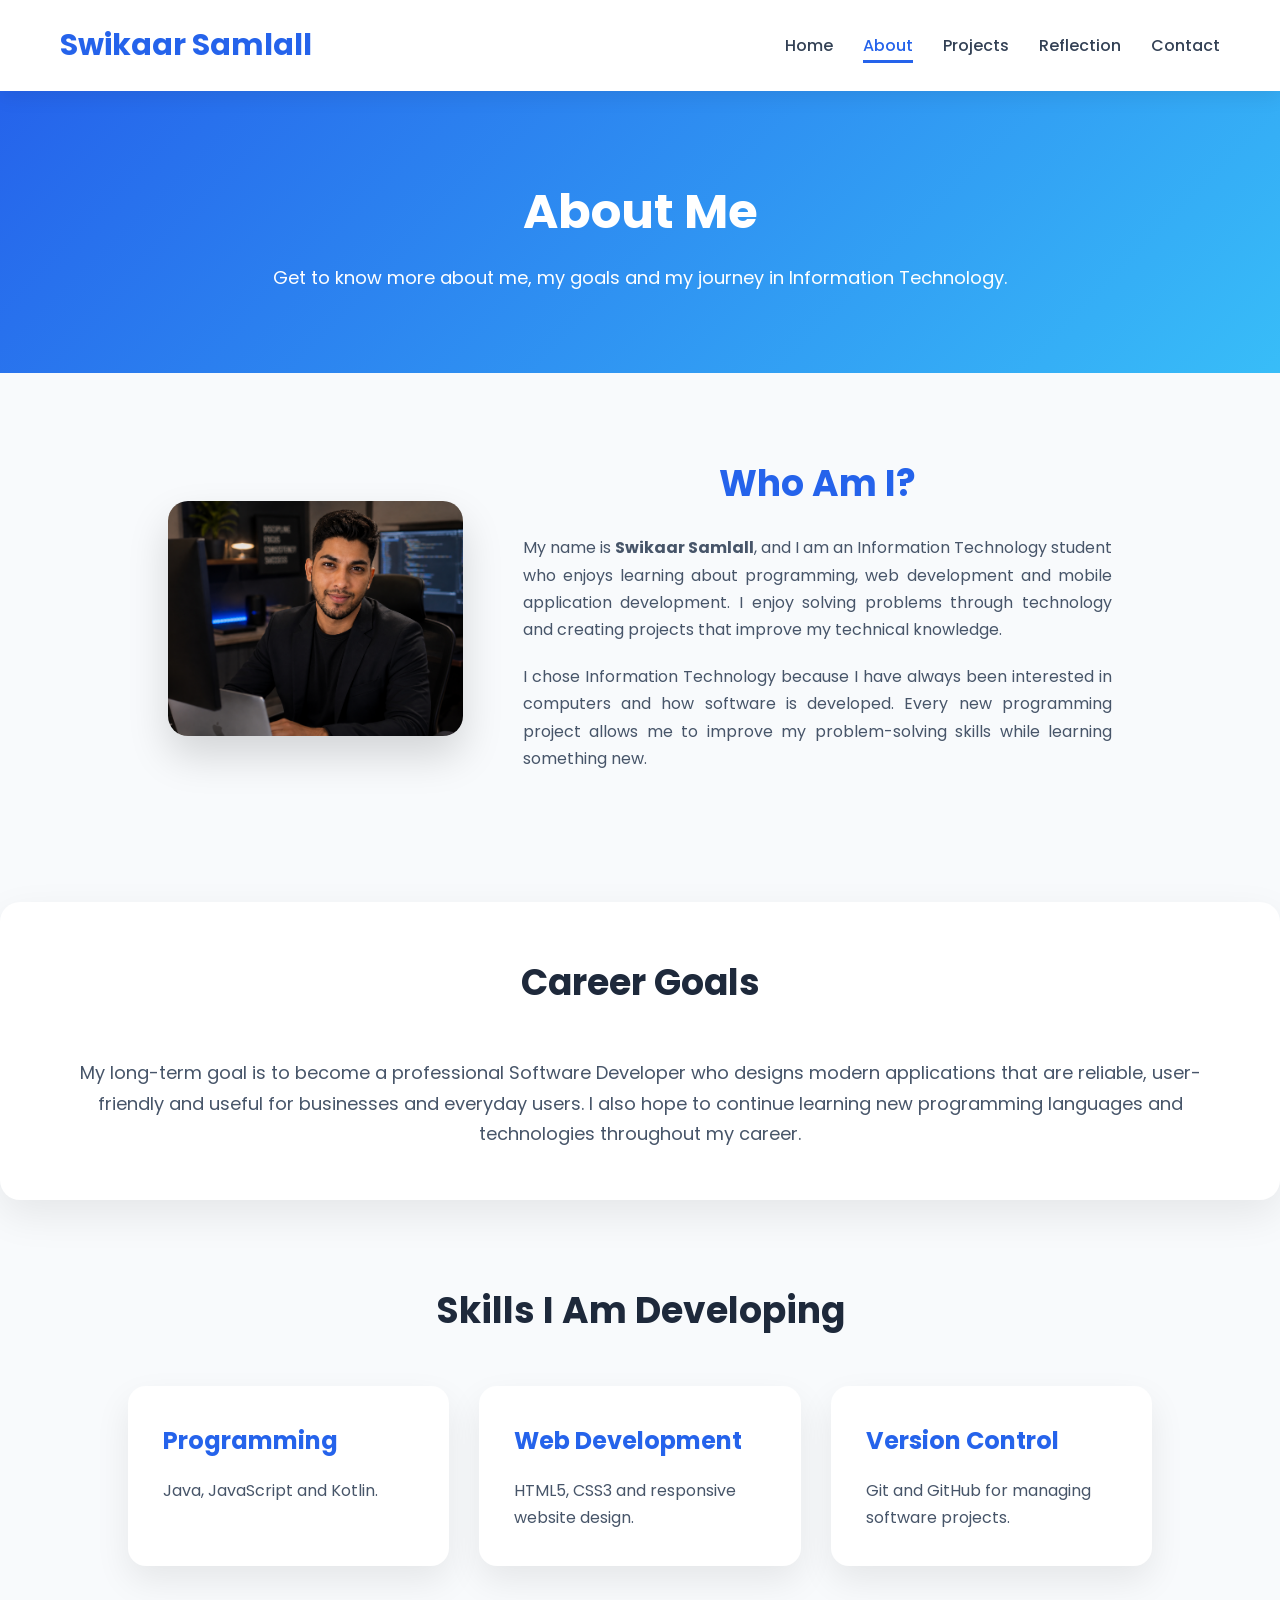
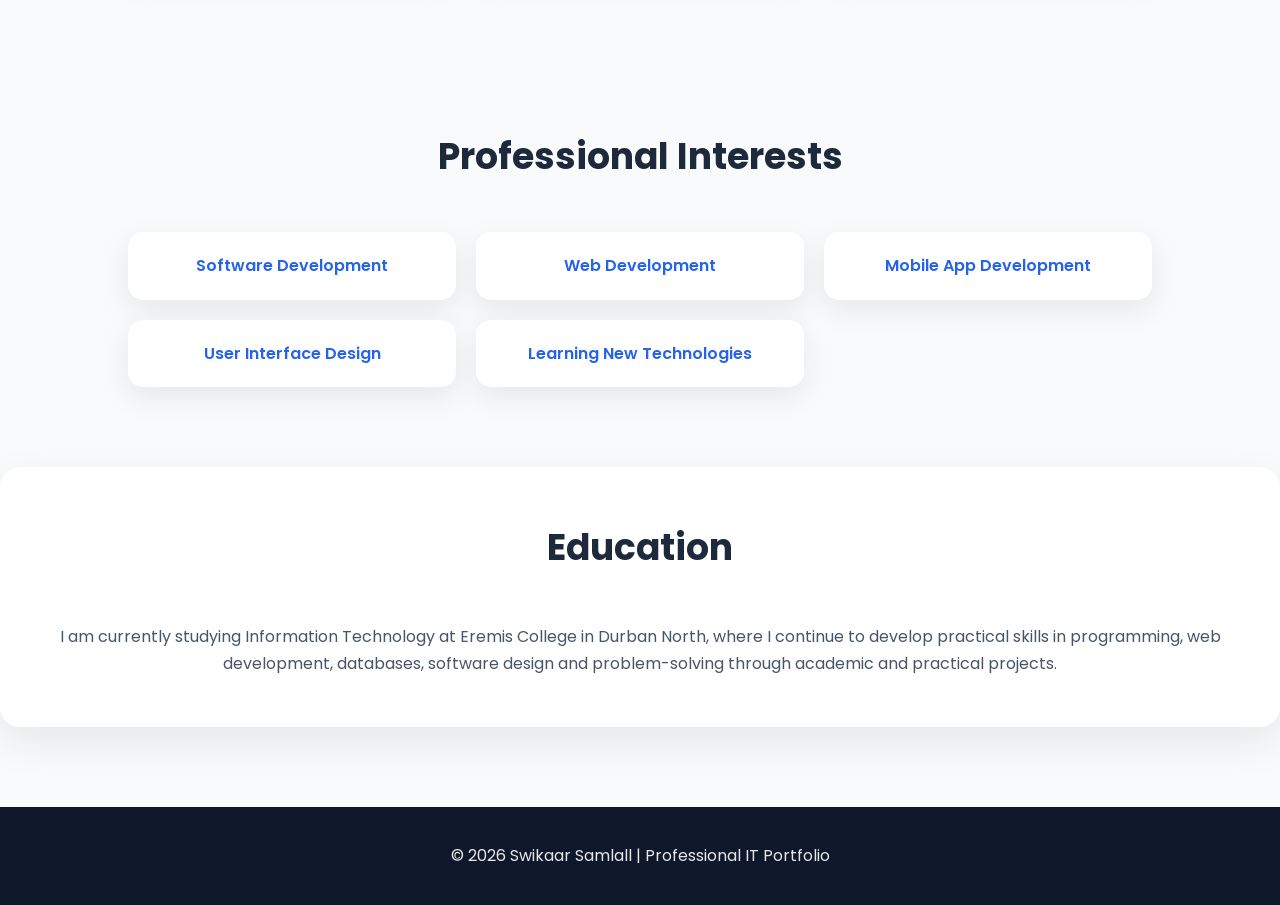
==== commit 8257c1f9: "updated the logo and add a project with a github link" ====
--- a/about.html
+++ b/about.html
@@ -51,7 +51,7 @@
         <nav>
 
             <!-- logo header -->
-            <h2 class="logo">My Portfolio</h2>
+            <h2 class="logo">Swikaar Samlall</h2>
 
             <!-- links to pages -->
             <ul>
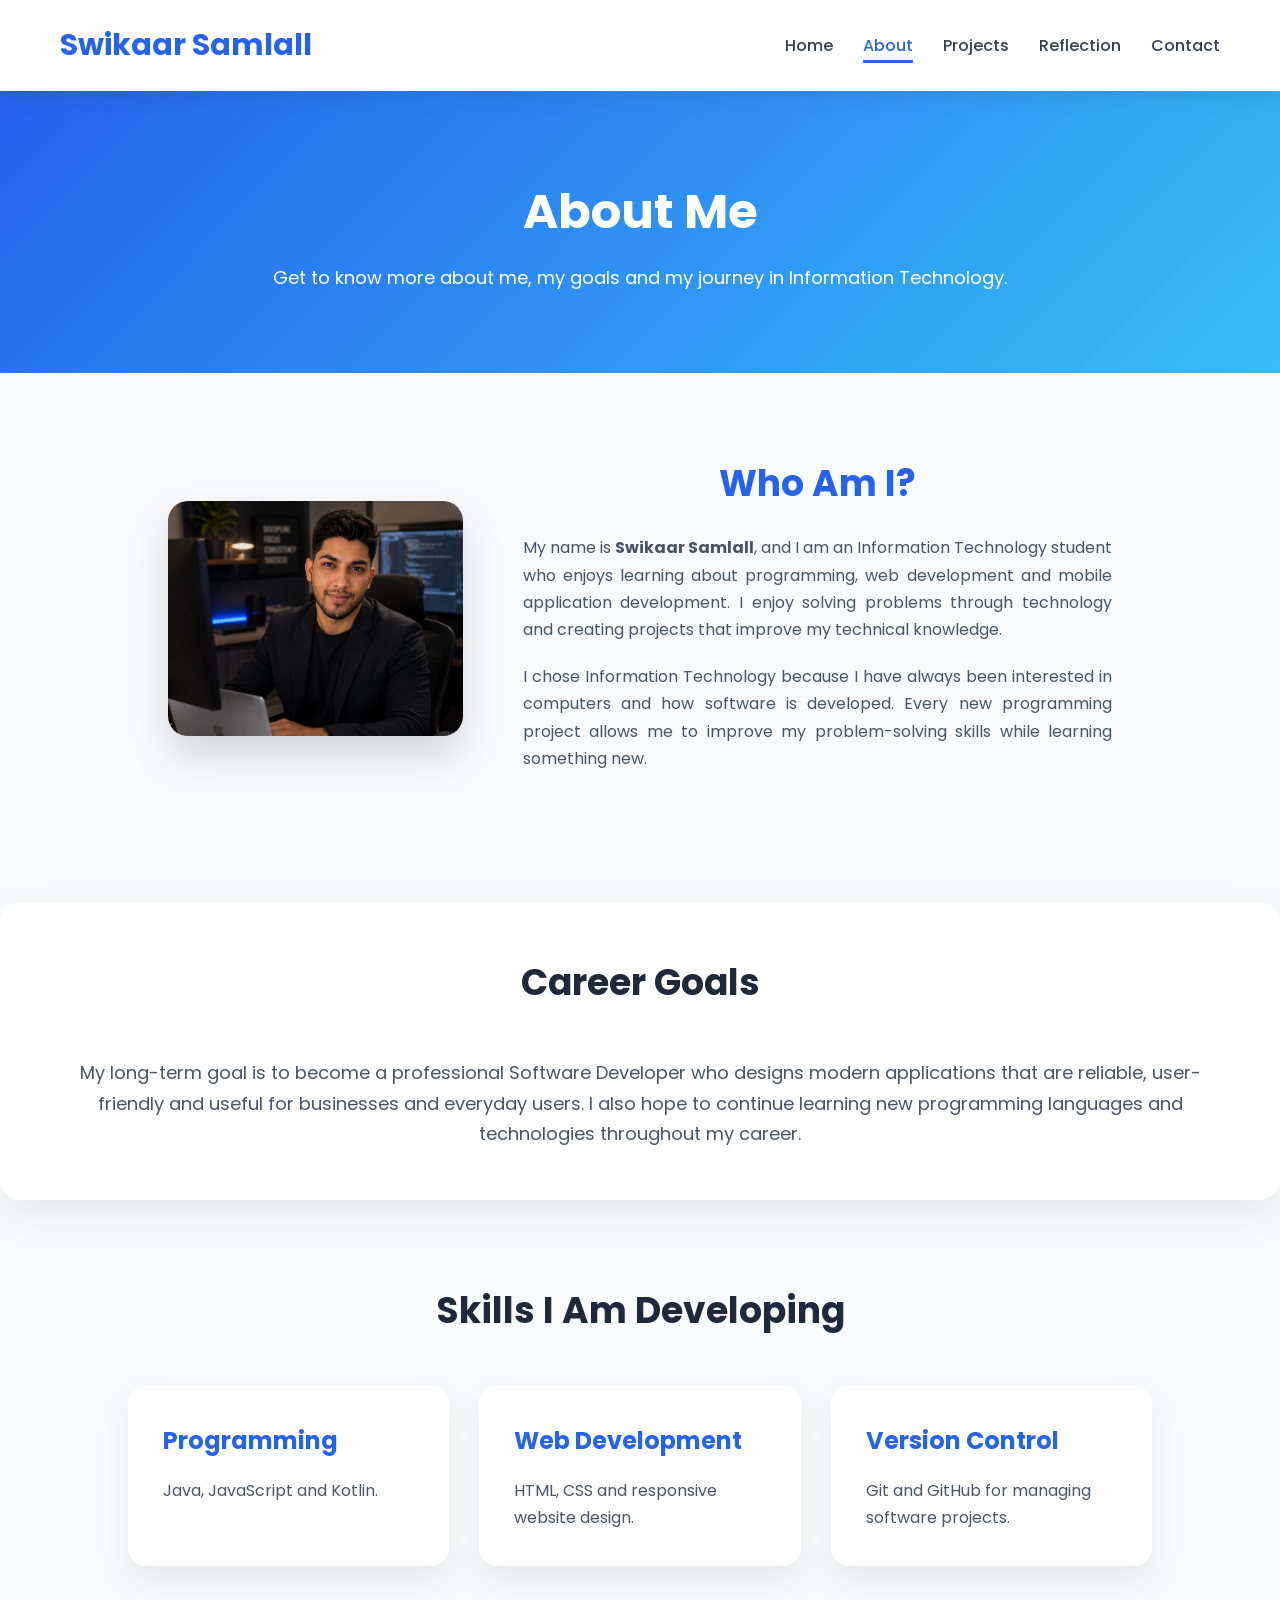
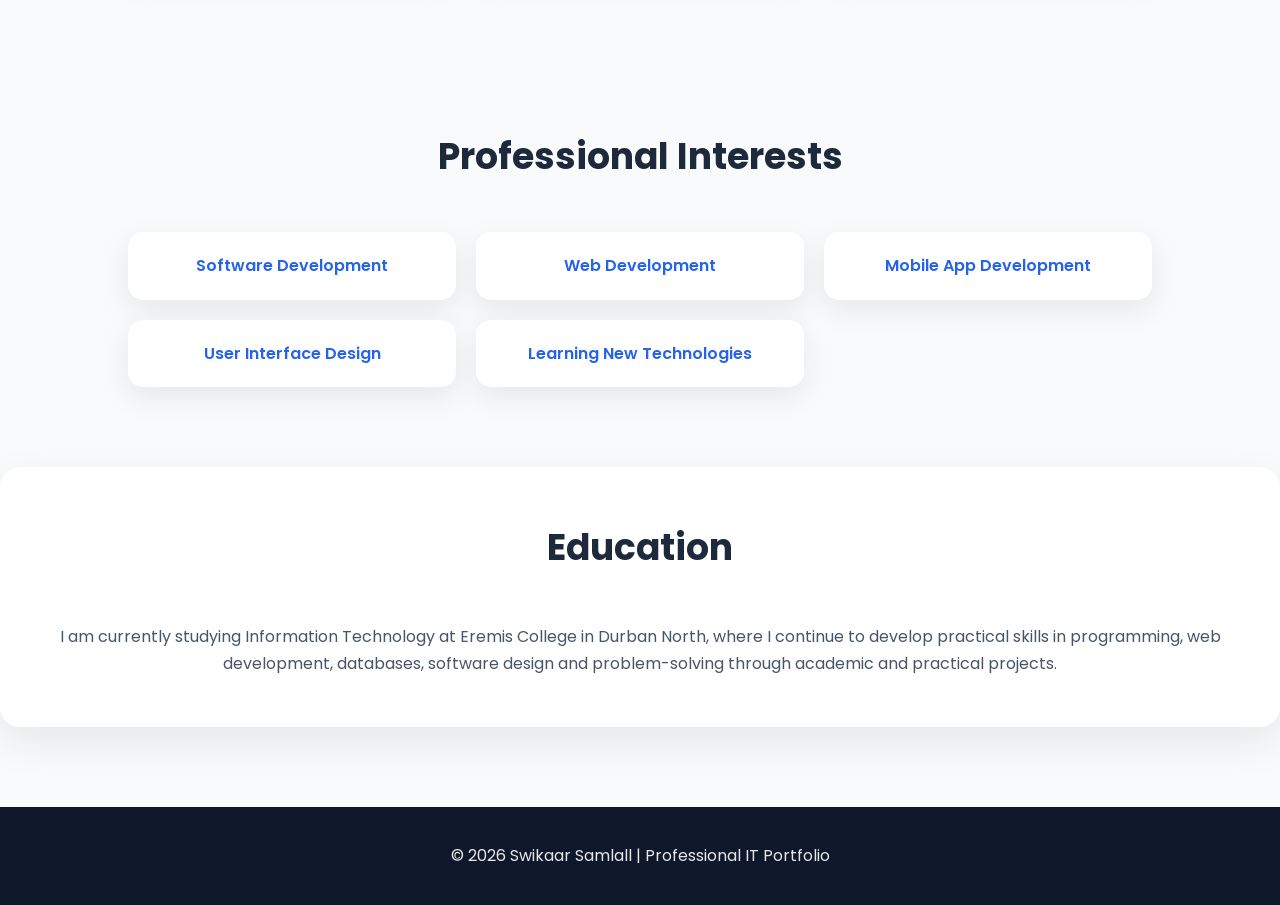
==== commit 8deb33d1: "edited the code" ====
--- a/about.html
+++ b/about.html
@@ -192,7 +192,7 @@
 
                 <!-- web stack list text -->
                 <p>
-                    HTML5, CSS3 and responsive website design.
+                    HTML, CSS and responsive website design.
                 </p>
 
             </div>
